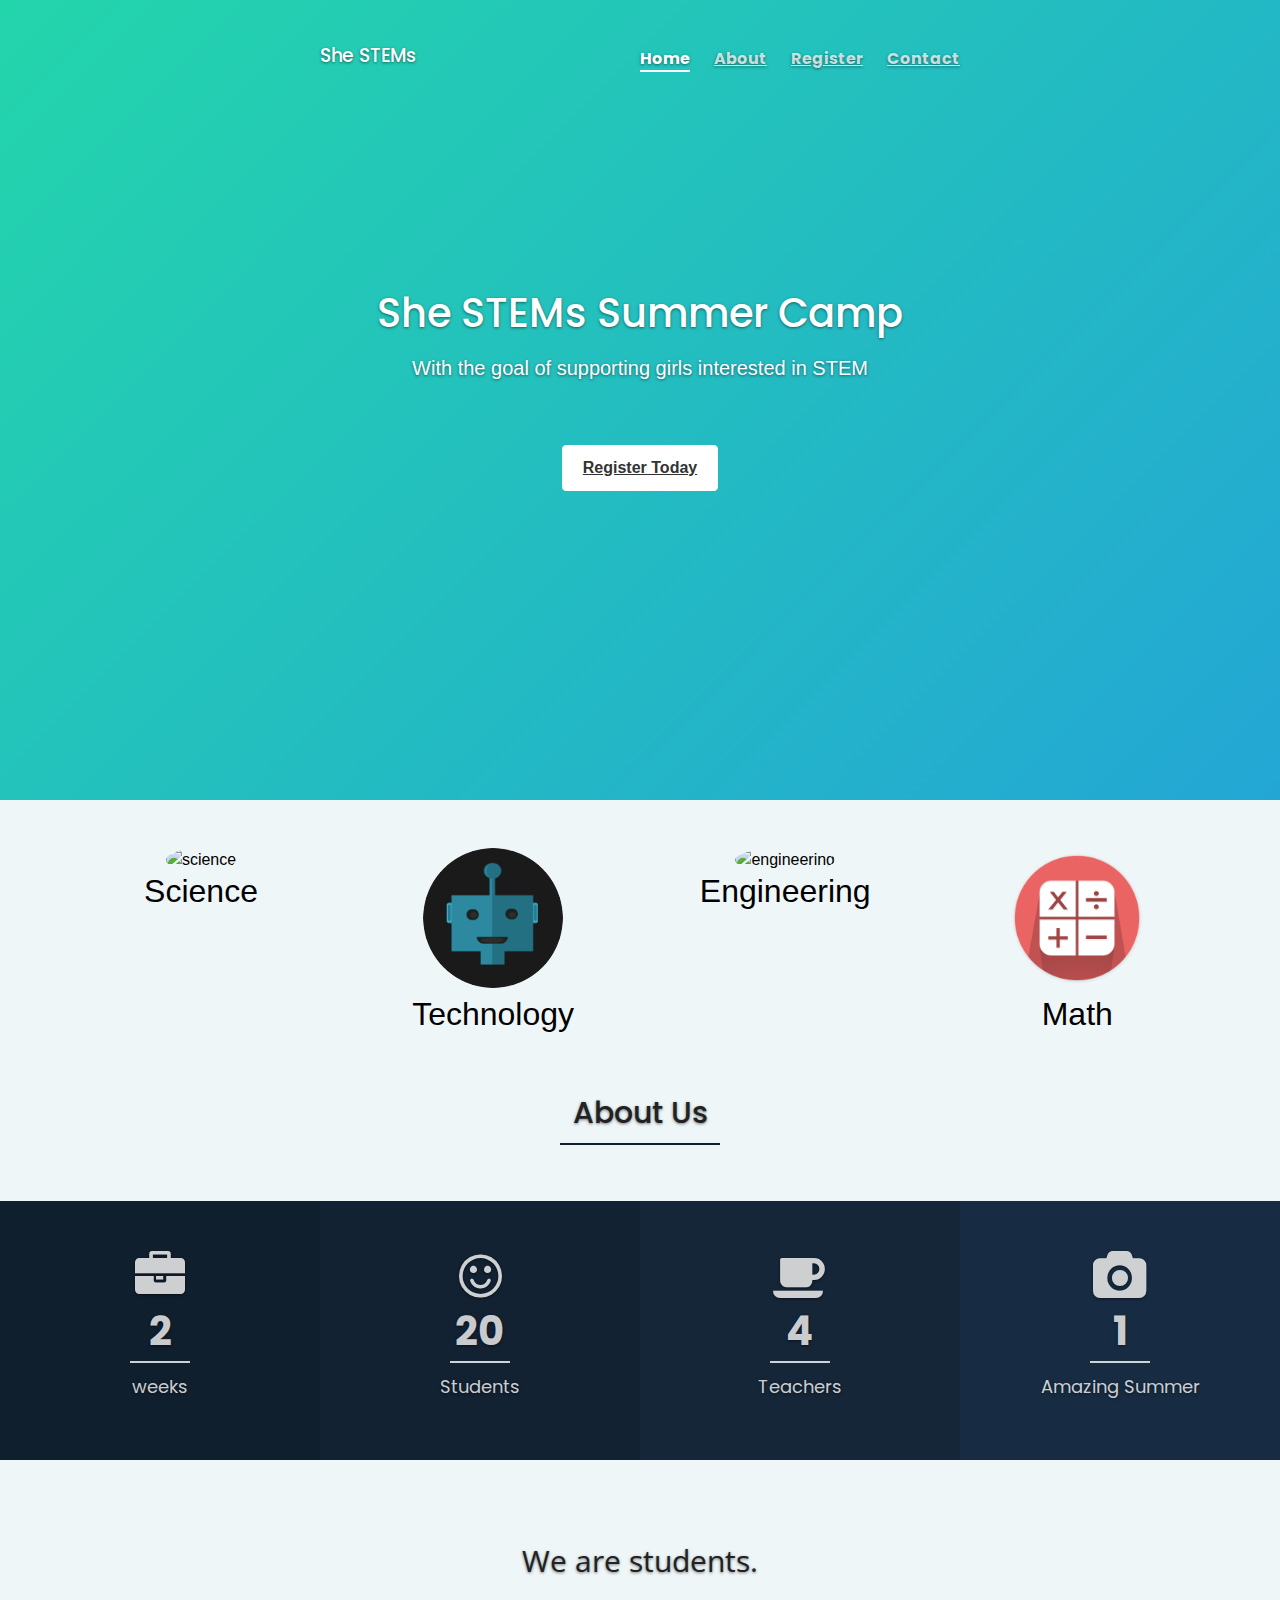
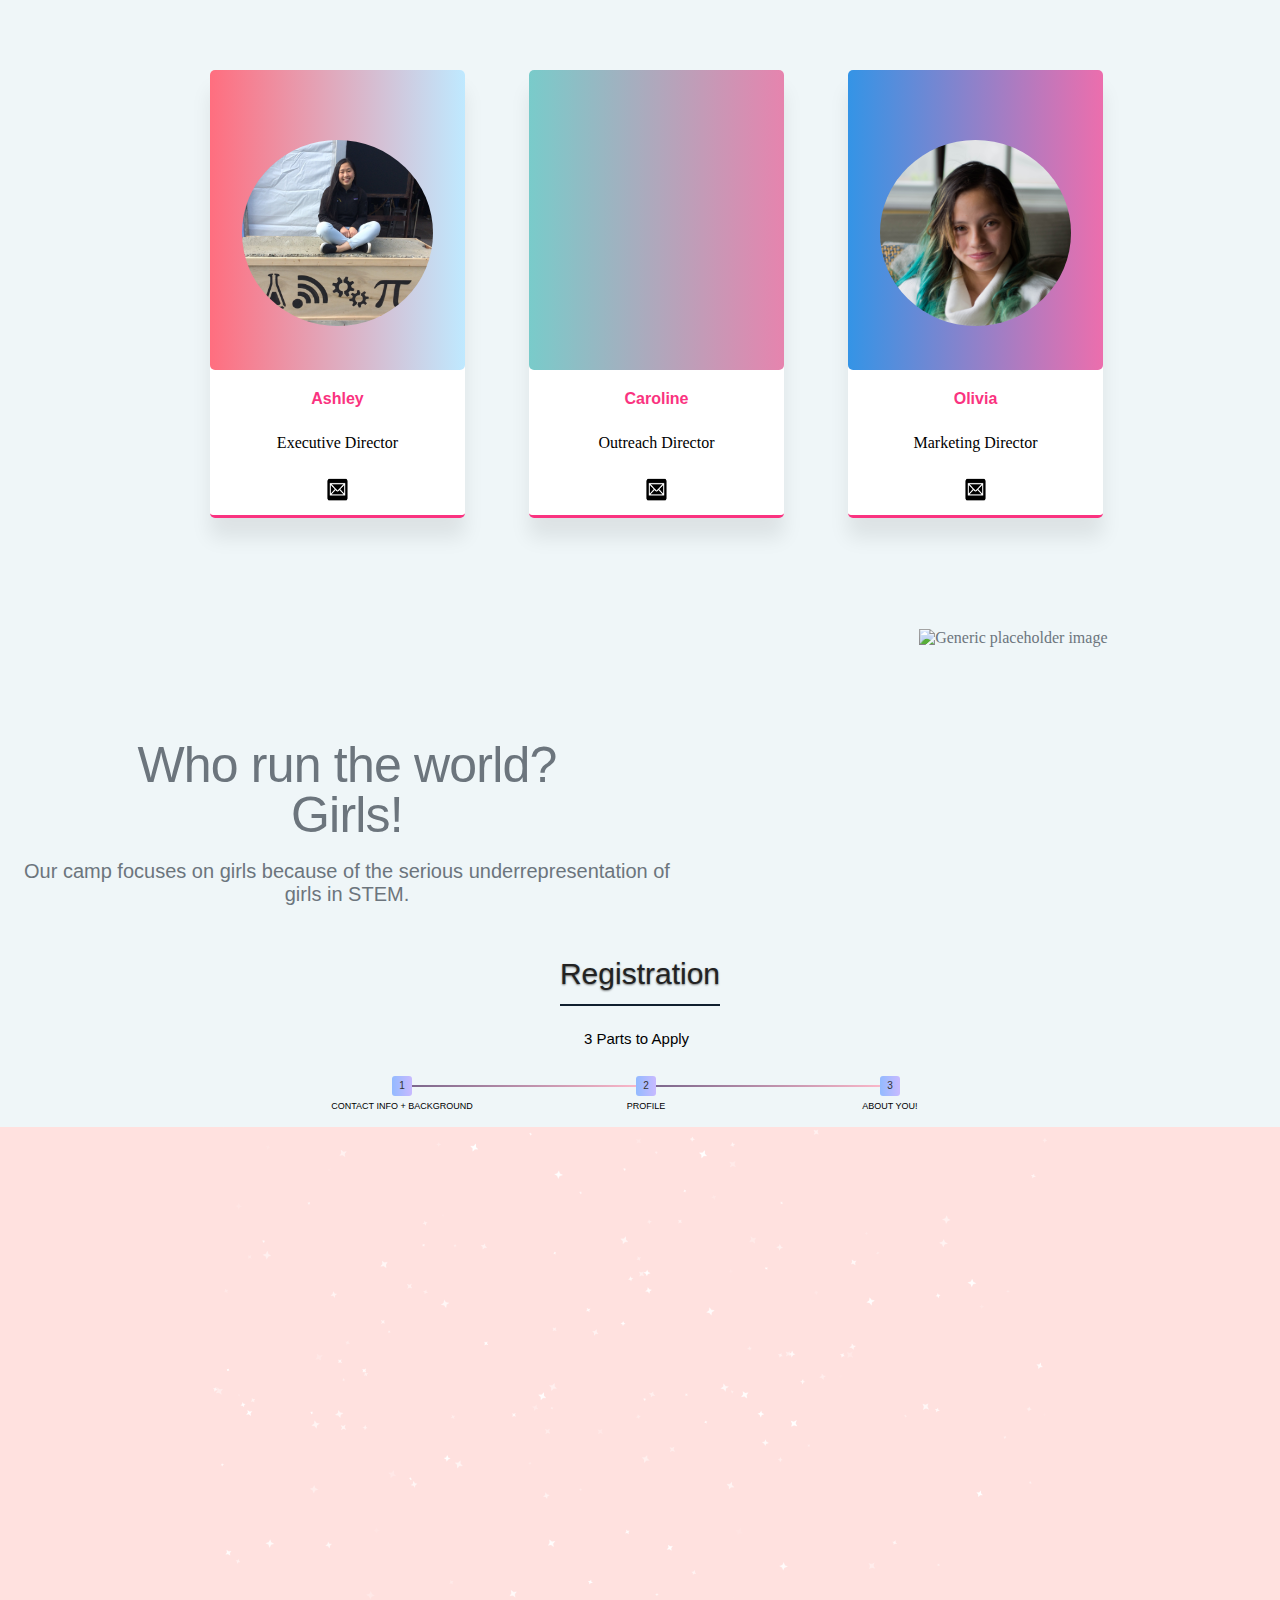
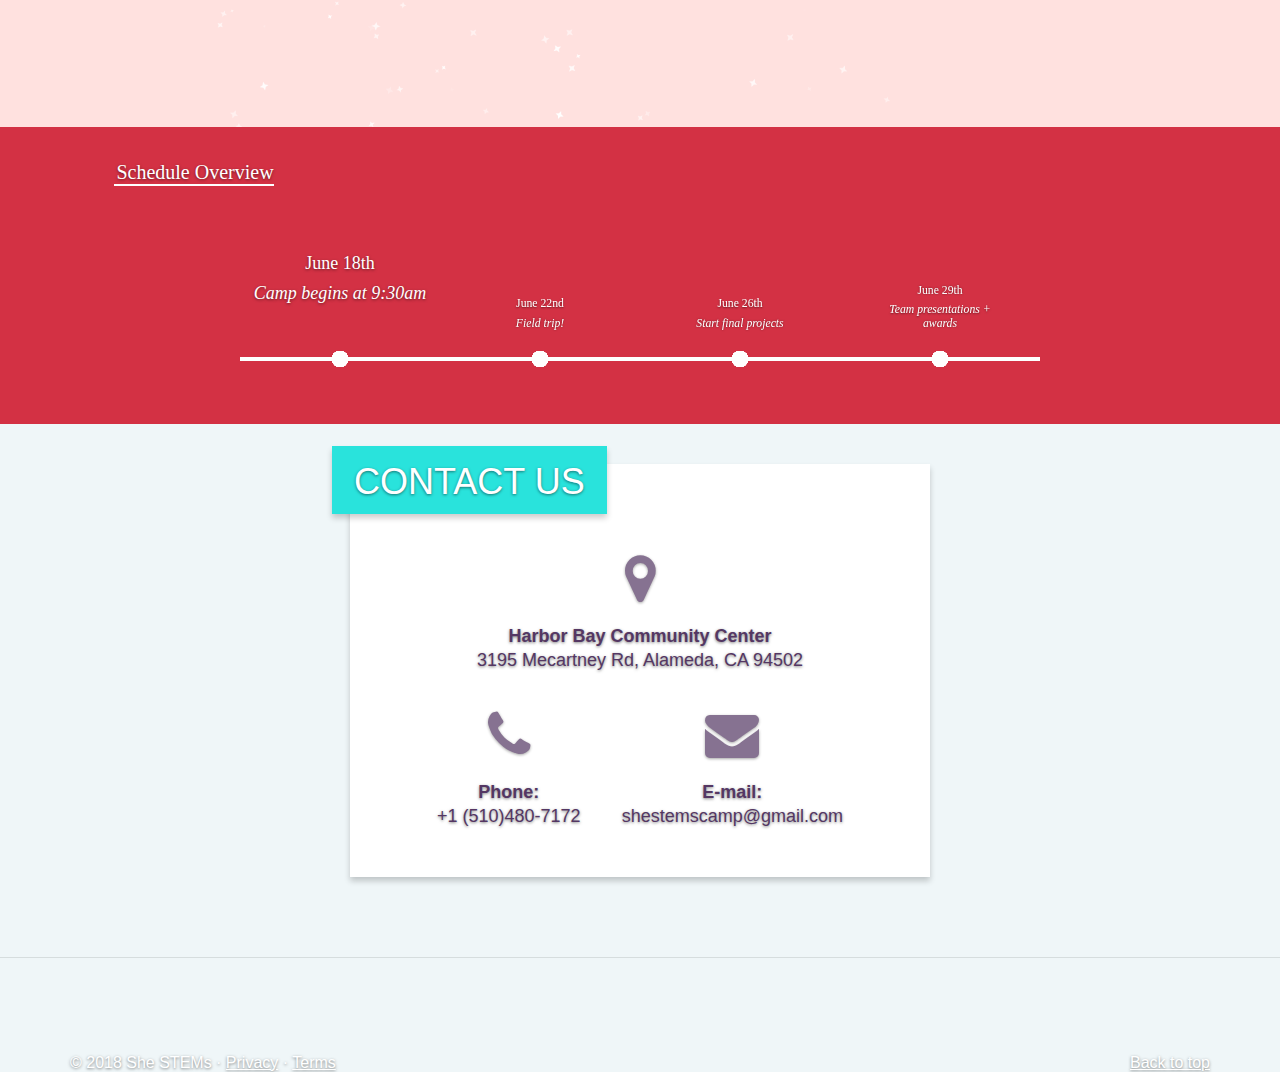
==== index.html @ c163d7c6 "first commit" ====
<!DOCTYPE html>
<html lang="en">
  <head>
    <meta charset="utf-8">
    <meta http-equiv="X-UA-Compatible" content="IE=edge">
    <link rel="icon" href="https://png.pngtree.com/element_origin_min_pic/16/08/28/1857c2ba05c7108.jpg">
    <title>She STEMs Summer Camp</title>
    <!-- <link href="../../../../dist/css/bootstrap.min.css" rel="stylesheet"> -->
    <link href="carousel.css" rel="stylesheet">
    <link href="cover.css" rel="stylesheet">
    <link href='https://fonts.googleapis.com/css?family=Open+Sans:300' rel='stylesheet' type='text/css'>
    <!-- <link rel="stylesheet" href="https://cdnjs.cloudflare.com/ajax/libs/normalize/5.0.0/normalize.min.css"> -->
  </head>

  <body>
    <div id="home">
    <div class="site-wrapper">

      <div class="site-wrapper-inner">

        <div class="cover-container">

          <div class="masthead clearfix">
            <div class="inner">
              <h3 class="masthead-brand">She STEMs</h3>
              <nav>
                <ul class="nav masthead-nav">
                  <li class="active"><a>Home</a></li>
                  <li><a href="#about">About</a></li>
                  <li><a href="#register">Register</a></li>
                  <li><a href="#contact">Contact</a></li>
                </ul>
              </nav>
            </div>
          </div>
          <section>
          <div class="inner cover">
            <h1 class="cover-heading" style="font-size: 40px;">She STEMs Summer Camp</h1>
            <p class="lead">With the goal of supporting girls interested in STEM</p>
            <br>
            <p class="lead">
              <a href="https://bit.ly/shestems" class="btn btn-lg btn-default">Register Today</a>
            </p>
          </div>
          </section>
        </div>

      </div>

    </div>
    </div>
    <div>

     <!--<div style="padding-top: 10px;">-->
     <!--   <div style="float: left; width: 250px; padding-left: 5%;">-->
     <!--     <img class = "rimg" src = "https://www.shareicon.net/download/2016/08/18/815164_science_512x512.png" alt="science">-->
     <!--   </div>-->
     <!--   <div style="float: left; width:250px;padding-left: 3%;">-->
     <!--     <img class = "rimg" src = "robot.png" alt="tech">-->
     <!--   </div>-->
     <!--   <div style="float: left; width:250px;padding-left: 3%;">-->
     <!--     <img class = "rimg" src = "https://cdn4.iconfinder.com/data/icons/basic-ui-elements/700/09_gear_set-512.png" alt="engineering">-->
     <!--   </div>-->
     <!--   <div style="float: left; width:250px; padding-left: 3%;">-->
     <!--     <img class = "rimg" src = "math.png" alt="math">-->
     <!--   </div>-->
     <!-- </div>-->
       <main role="main">
         <div class="container marketing">

        <!-- Three columns of text below the carousel -->
        <div class="row" style="margin-right: -15px; margin-left: -15px; text-shadow: none;">
          <div class="col-lg-4" style="position: relative; min-height: 1px; padding-right: 15px;  padding-left: 15px;">
            <img class="rounded-circle" src="https://www.shareicon.net/download/2016/08/18/815164_science_512x512.png" alt="science" width="140" height="140">
            <h2>Science</h2>
            <!-- <p>Learn Science!</p> -->
            <!-- <p><a class="btn btn-secondary" href="#" role="button">View details &raquo;</a></p> -->
          </div><!-- /.col-lg-4 -->
          <div class="col-lg-4" style="position: relative; min-height: 1px;padding-right: 15px;padding-left: 15px;">
            <img class="rounded-circle" src="robot.png" alt="tech" width="140" height="140">
            <h2>Technology</h2>
            <!-- <p>Learn Tech</p> -->
            <!-- <p><a class="btn btn-secondary" href="#" role="button">View details &raquo;</a></p> -->
          </div><!-- /.col-lg-4 -->
          <div class="col-lg-4" style="position: relative; min-height: 1px;padding-right: 15px;padding-left: 15px;">
            <img class="rounded-circle" src="https://cdn4.iconfinder.com/data/icons/basic-ui-elements/700/09_gear_set-512.png" alt="engineering" width="140" height="140">
            <h2>Engineering</h2>
            <!-- <p>Build cool games, apps, and more!</p> -->
           <!--  <p><a class="btn btn-secondary" href="#" role="button">View details &raquo;</a></p> -->
          </div><!-- /.col-lg-4 -->
          <div class="col-lg-4" style="position: relative; min-height: 1px;padding-right: 15px;padding-left: 15px;">
            <img class="rounded-circle" src="math.png" alt="math" width="140" height="140">
            <h2>Math</h2>
            <!-- <p>Learn math</p> -->
            <!-- <p><a class="btn btn-secondary" href="#" role="button">View details &raquo;</a></p> -->
          </div><!-- /.col-lg-4 -->
        </div><!-- /.row -->

        <!--<hr class="featurette-divider">-->

        <!--<div class="row featurette">-->
        <!--  <div class="col-md-7">-->
        <!--    <h2 class="featurette-heading">First featurette heading. <span class="text-muted">It'll blow your mind.</span></h2>-->
        <!--    <p class="lead">Donec ullamcorper nulla non metus auctor fringilla. Vestibulum id ligula porta felis euismod semper. Praesent commodo cursus magna, vel scelerisque nisl consectetur. Fusce dapibus, tellus ac cursus commodo.</p>-->
        <!--  </div>-->
        <!--  <div class="col-md-5">-->
        <!--    <img class="featurette-image img-fluid mx-auto" data-src="holder.js/500x500/auto" alt="Generic placeholder image">-->
        <!--  </div>-->
        <!--</div>-->

        <!--<hr class="featurette-divider">-->

        <!--<div class="row featurette">-->
        <!--  <div class="col-md-7 order-md-2">-->
        <!--    <h2 class="featurette-heading">Oh yeah, it's that good. <span class="text-muted">See for yourself.</span></h2>-->
        <!--    <p class="lead">Donec ullamcorper nulla non metus auctor fringilla. Vestibulum id ligula porta felis euismod semper. Praesent commodo cursus magna, vel scelerisque nisl consectetur. Fusce dapibus, tellus ac cursus commodo.</p>-->
        <!--  </div>-->
        <!--  <div class="col-md-5 order-md-1">-->
        <!--    <img class="featurette-image img-fluid mx-auto" data-src="holder.js/500x500/auto" alt="Generic placeholder image">-->
        <!--  </div>-->
        <!--</div>-->

        <!--<hr class="featurette-divider">-->

        <!--<div class="row featurette">-->
        <!--  <div class="col-md-7">-->
        <!--    <h2 class="featurette-heading">And lastly, this one. <span class="text-muted">Checkmate.</span></h2>-->
        <!--    <p class="lead">Donec ullamcorper nulla non metus auctor fringilla. Vestibulum id ligula porta felis euismod semper. Praesent commodo cursus magna, vel scelerisque nisl consectetur. Fusce dapibus, tellus ac cursus commodo.</p>-->
        <!--  </div>-->
        <!--  <div class="col-md-5">-->
        <!--    <img class="featurette-image img-fluid mx-auto" data-src="holder.js/500x500/auto" alt="Generic placeholder image">-->
        <!--  </div>-->
        <!--</div>-->

        <!--<hr class="featurette-divider">-->

        <!-- /END THE FEATURETTES -->

      </div><!-- /.container -->
    </main>
    </div>

    <div id="stats">
      <div class="sectiontitle" id="about">
    <h2>About Us</h2>
    <span class="headerLine"></span>
</div>

<div id="projectFacts" class="sectionClass">
    <div class="fullWidth eight columns">
        <div class="projectFactsWrap ">
            <div class="item wow fadeInUpBig animated animated" data-number="12" style="visibility: visible;">
                <i class="fa fa-briefcase"></i>
                <p id="number1" class="number">2</p>
                <span></span>
                <p>weeks</p>
            </div>
            <div class="item wow fadeInUpBig animated animated" data-number="55" style="visibility: visible;">
                <i class="fa fa-smile-o"></i>
                <p id="number2" class="number">20</p>
                <span></span>
                <p>Students</p>
            </div>
            <div class="item wow fadeInUpBig animated animated" data-number="359" style="visibility: visible;">
                <i class="fa fa-coffee"></i>
                <p id="number3" class="number">4</p>
                <span></span>
                <p>Teachers</p>
            </div>
            <div class="item wow fadeInUpBig animated animated" data-number="246" style="visibility: visible;">
                <i class="fa fa-camera"></i>
                <p id="number4" class="number">1</p>
                <span></span>
                <p>Amazing Summer</p>
            </div>
        </div>
    </div>
</div>
    </div>

    <div>
      <div class="wrapper">
        <div class="roles">
          <div class="anim">
              We are students.
          </div>

          <div class="anim">
              We are creators.
      </div>

      <div class = "anim">
              We are aspiring individuals.
      </div>

      <div class="anim">
          We are girls in STEM.
      </div>
  </div>
</div>
  <script src="http://cdnjs.cloudflare.com/ajax/libs/jquery/2.1.3/jquery.min.js"></script>
  <script  src="index.js"></script>

        </div>

  <div id="teamMembers" style="text-shadow: none">
    <!-- <a href= "https://linkedin.com/in/ashley-chu"> -->
    <div class="userBox">
          <div class="img-box-1">
            <div class="team-1"></div>
          </div>
          <div class="text">Ashley</div>
          <p class="pS" style = "color: black;">Executive Director</p>
          <img src = "mail.png" style="width:10%; padding: 10px 0 10px 0;">
        </div>
      <!-- </a> -->
        <div class="userBox">
          <div class="img-box-2">
            <div class="team-2"></div>
          </div>
          <div class="text">Caroline</div>
          <p class="pS" style="color: black;">Outreach Director</p>
          <img src = "mail.png" style="width:10%; padding: 10px 0 10px 0; ">
        </div>
      <div class="userBox">
          <div class="img-box-3">
            <div class="team-3"></div>
          </div>
          <div class="text">Olivia</div>
          <p class="pS" style="color: black;">Marketing Director</p>
          <img src = "mail.png" style="width:10%; padding: 10px 0 10px 0; ">
        </div>
      </div>
      </div>

        <div class="row featurette" style="display: -webkit-box; color: #6c757d!important;">
          <div class="col-md-7 order-md-2">
            <div style = "margin-left: 20px;float: left; padding-left: 4px; padding-right:1px;">
            <h2 class="featurette-heading">Who run the world? <br>Girls!</h2>
            <p class="lead">Our camp focuses on girls because of the serious underrepresentation of <br>girls in STEM.</p>
          </div>
          </div>
          <div class="col-md-5 order-md-1">
            <img class="featurette-image rimg"  src="http://s3.amazonaws.com/www.mathnasium.com/upload/477/images/girls%20in%20stem.jpg" alt="Generic placeholder image">
          </div>
        </div>

        <div id="register">
          <div class="sectiontitle">
              <h2 style="text-shadow: 0 1px 2px rgba(0,0,0,.5);">Registration</h2>
            <span class="headerLine"></span>
          </div>
          <h2 style="text-align: left; color: black; font-size: 15px; margin-top: 20px; margin-left: 584px;">3 Parts to Apply</h2>
            <form id="msform">
              <ul id="progressbar" style="margin-right: 28px;">
                <li>Contact Info + Background </li>
                <li>Profile</li>
                <li>about you!</li>
              </ul>
            </form>
        </div>

        <div style="position: relative">
        <div style="margin-top: 50px; background-color: #FFE1DF; width: 100%; height: 600px;  margin: 0; padding: 0;overflow: hidden;">
          <canvas id="space" style="height: 600px; z-index:-1;"></canvas>
        <iframe src="https://docs.google.com/forms/d/e/1FAIpQLSfUgfohbt517gbbPjb9Iw1f2Nt0qRe77aevJCnt5Y7Uaxc-hQ/viewform?embedded=true" width="700" height="520" frameborder="0" marginheight="0" marginwidth="0" style="margin-top:30px; position: absolute; right:23%;">Loading...</iframe>
      </div>
        <script src="particle.js"></script>
      </div>

        <div id="tim">
          <div class="sectiontitle" style="text-align:left">
              <h2 style="color: white; font-size: 20px; padding-right: 900px; text-align: center">Schedule Overview</h2>
            <span class="headerLine" style="background: white; position:absolute; margin-left:114px; text-align: left;"></span>
          </div>
        <div class="process">
          <ol class="process-items">
            <li class="active">June 18th
              <em>Camp begins at 9:30am</em>
            </li>
            <li>June 22nd
              <em>Field trip!</em>
            </li>
            <li>June 26th
               <em>Start final projects</em>
             </li>
             <li>June 29th
                <em>Team presentations + awards</em>
             </li>
            </ol>
          <canvas id="timel" width="800" height="55"></canvas>
        </div>
      <script  src="timeline.js"></script>

    </div>
<div style="margin:0 auto;" id="zbwid-840798ed"></div>

<script>
  (function (w,i,d,g,e,t,s) {w[d] = w[d]||[];t= i.createElement(g);
    t.async=1;t.src=e;s=i.getElementsByTagName(g)[0];s.parentNode.insertBefore(t, s);
  })(window, document, '_gscq','script','//widgets.getsitecontrol.com/139170/script.js');
</script>

<div id="contact">
<div class="map__inner contain">
<section class="card card--contact">
  <h1 class="card__heading">Contact Us</h1>
  <div class="contact__content">
    <div class="cont">
  <ul class="conta" style="padding-top: 40px; color: #543763">
    <li style="text-align: left;">
      <p><i class="fa fa-map-marker fa-3x"></i></p>
      <p><strong>Harbor Bay Community Center</strong></br>3195 Mecartney Rd, Alameda, CA 94502</p>
    </li>
    <li style="text-align: left;">
      <p><i class="fa fa-phone fa-3x"></i></p>
      <p><strong>Phone:</strong></br>+1 (510)480-7172</p>
    </li>
    <li style="text-align: left;">
      <p><i class="fa fa-envelope fa-3x"></i></p>
      <p><strong>E-mail:</strong></br>shestemscamp@gmail.com</p>
    </li>
  </ul>
</div>
  </div>
</section>
</div>
</div>

      <hr class="featurette-divider">

      <!-- FOOTER -->
      <footer class="container">
        <p class="float-right" style="font-family: helvetica;"><a href="#">Back to top</a></p>
        <p style="float: left; color: white;font-family: helvetica;">&copy; 2018 She STEMs &middot; <a href="#">Privacy</a> &middot; <a href="#">Terms</a></p>
      </footer>
  </body>
</html>
---- carousel.css ----
@import url("https://maxcdn.bootstrapcdn.com/font-awesome/4.2.0/css/font-awesome.min.css");
.featurette-divider {
  margin: 5rem 0; /* Space out the Bootstrap <hr> more */
}

/* Thin out the marketing headings */
.featurette-heading {
  font-weight: 300;
  line-height: 1;
  letter-spacing: -.05rem;
  font-family: -apple-system,BlinkMacSystemFont,"Segoe UI",Roboto,"Helvetica Neue",Arial,sans-serif,"Apple Color Emoji","Segoe UI Emoji","Segoe UI Symbol";
}

.text{
    padding: 20px 0 10px 0;
    width: auto;
    height: auto;
    color: #fa3380;
    font-family: 'Nunito', sans-serif;
    font-weight: bold;
    text-align: center;
    -webkit-animation: colorchange 20s infinite alternate;
}

.pS {
    display: block;
    -webkit-margin-before: 1em;
    -webkit-margin-after: 1em;
    -webkit-margin-start: 0px;
    -webkit-margin-end: 0px;
}


hr {
    display: block;
    unicode-bidi: isolate;
    -webkit-margin-before: 0.5em;
    -webkit-margin-after: 0.5em;
    -webkit-margin-start: auto;
    -webkit-margin-end: auto;
    box-sizing: content-box;
    height: 0;
    overflow: visible;
    border: 0;
    border-top: 1px solid rgba(0,0,0,.1);
}

.container {
    width: 100%;
    padding-right: 15px;
    padding-left: 15px;
    margin-right: auto;
    margin-left: auto;
    color: black;
}

@media (min-width: 1200px){
.container {
    max-width: 1140px;
}
}

.row{
    flex-wrap: wrap;
    display: flex;
}

@media (min-width: 768px){
.col-md-7 {
    -webkit-box-flex: 0;
    flex: 0 0 58.333333%;
    max-width: 58.333333%;
}
}

.marketing h2 {
    font-weight: 400;
}


.marketing .col-lg-4 {
    margin-bottom: 1.5rem;
    text-align: center;
}
@media (min-width: 992px){
.col-lg-4 {
    max-width: 22.4%;
}
}

main{
    padding-top: 3rem;
    line-height: 1.5;
    box-sizing: border-box;
    display: block;
    font-family: -apple-system, BlinkMacSystemFont, "Segoe UI", Roboto, "Helvetica Neue", Arial, sans-serif, "Apple Color Emoji", "Segoe UI Emoji", "Segoe UI Symbol";
    font-size: 1rem;
    font-weight: 400;
    line-height: 1.5;
}

.col, .col-1, .col-10, .col-11, .col-12, .col-2, .col-3, .col-4, .col-5, .col-6, .col-7, .col-8, .col-9, .col-auto, .col-lg, .col-lg-1, .col-lg-10, .col-lg-11, .col-lg-12, .col-lg-2, .col-lg-3, .col-lg-4, .col-lg-5, .col-lg-6, .col-lg-7, .col-lg-8, .col-lg-9, .col-lg-auto, .col-md, .col-md-1, .col-md-10, .col-md-11, .col-md-12, .col-md-2, .col-md-3, .col-md-4, .col-md-5, .col-md-6, .col-md-7, .col-md-8, .col-md-9, .col-md-auto, .col-sm, .col-sm-1, .col-sm-10, .col-sm-11, .col-sm-12, .col-sm-2, .col-sm-3, .col-sm-4, .col-sm-5, .col-sm-6, .col-sm-7, .col-sm-8, .col-sm-9, .col-sm-auto, .col-xl, .col-xl-1, .col-xl-10, .col-xl-11, .col-xl-12, .col-xl-2, .col-xl-3, .col-xl-4, .col-xl-5, .col-xl-6, .col-xl-7, .col-xl-8, .col-xl-9, .col-xl-auto {
    width: 100%;
}

@media (min-width: 768px){
.col-md-5 {
    -webkit-box-flex: 0;
    flex: 0 0 41.666667%;
    max-width: 41.666667%;
}
}

.rounded-circle {
    border-radius: 50%!important;
}

.rimg {
    vertical-align: middle;
    border-style: none;
    width: 500px;
    height: auto;
        max-width: 100%;
        margin-left: auto !important;
        margin-right: auto !important;
}

.marketing .col-lg-4 p {
    margin-right: .75rem;
    margin-left: .75rem;
}

p {
    margin-top: 0;
    margin-bottom: 1rem;
    display: block;
    -webkit-margin-before: 1em;
    -webkit-margin-after: 1em;
    -webkit-margin-start: 0px;
    -webkit-margin-end: 0px;
}

h2 {
    font-size: 2rem;
}

.h1, .h2, .h3, .h4, .h5, .h6, h1, h2, h3, h4, h5, h6 {
    margin-bottom: .5rem;
    font-weight: 500;
    line-height: 1.2;
    color: inherit;
    margin-top: 0;
    margin-bottom: .5rem;
}

.btn:not(:disabled):not(.disabled) {
    cursor: pointer;
}

.btn-secondary {
    color: #fff;
    background-color: #6c757d;
    border-color: #6c757d;
}

.btn {
    display: inline-block;
    font-weight: 400;
    text-align: center;
    white-space: nowrap;
    vertical-align: middle;
    -webkit-user-select: none;
    -moz-user-select: none;
    -ms-user-select: none;
    user-select: none;
    border: 1px solid transparent;
    padding: .375rem .75rem;
    font-size: 1rem;
    line-height: 1.5;
    border-radius: .25rem;
    transition: color .15s ease-in-out,background-color .15s ease-in-out,border-color .15s ease-in-out,box-shadow .15s ease-in-out;
}

.float-right {
    float: right!important;
}

.lead{
    font-size: 1.25rem;
    font-weight: 300;
   font-family: -apple-system,BlinkMacSystemFont,"Segoe UI",Roboto,"Helvetica Neue",Arial,sans-serif,"Apple Color Emoji","Segoe UI Emoji","Segoe UI Symbol";
}

.featurette{
    text-shadow: none;
}

@media (min-width: 62em){
.featurette-heading {
    margin-top: 7rem;
}
}

@media (min-width: 40em){
.featurette-heading {
    font-size: 50px;
}
}

/*custom font*/
@import url(https://fonts.googleapis.com/css?family=Montserrat);

#register {
	margin: 0;
  padding: 0;
/* 	background:
		linear-gradient(rgba(196, 102, 0, 0.6), rgba(155, 89, 182, 0.6)); */
  font-family: montserrat, arial, verdana;
  text-shadow:none;
}

/*form styles*/
#msform {
	width: 800px;
	margin: 28px auto 10px auto;
	text-align: center;
	position: relative;
}

#progressbar {
	/*margin-bottom: 0px;*/
	overflow: hidden;
	/*CSS counters to number the steps*/
	counter-reset: step;
}
#progressbar li {
	list-style-type: none;
	color: black;
	text-transform: uppercase;
	font-size: 9px;
	width: 33.33%;
	float: left;
	position: relative;
}
#progressbar li:before {
	content: counter(step);
	counter-increment: step;
	width: 20px;
	line-height: 20px;
	display: block;
	font-size: 10px;
	color: #333;
	background: linear-gradient(to right, #93BAFF, #C8BAFF);
	border-radius: 3px;
	margin: 0 auto 5px auto;
}
/*progressbar connectors*/
#progressbar li:after {
	content: '';
	width: 100%;
	height: 2px;
	background: linear-gradient(to right, #77648A, #FFBACB);
	position: absolute;
	left: -50%;
	top: 9px;
	z-index: -1; /*put it behind the numbers*/
}
#progressbar li:first-child:after {
	/*connector not needed before the first step*/
	content: none;
}

#tim {
  background: #d33144;
  padding-top: 3px;
  padding-bottom: 3px;
}

.process {
  width: 800px;
  margin: 3em auto;
  cursor: default;
}

.process-items {
  display: table;
  margin: 0 0 10px;
  padding: 0;
  list-style-type: none;
  color: #fff;
  font-size: 18px;
  text-align: center;
}
.process-items li {
  display: table-cell;
  width: 25%;
  vertical-align: bottom;
  padding: 0 .5em;
  -webkit-transform: scale(0.65) translateY(40px);
          transform: scale(0.65) translateY(40px);
  -webkit-transform-origin: bottom center;
          transform-origin: bottom center;
  transition: -webkit-transform .5s;
  transition: transform .5s;
  transition: transform .5s, -webkit-transform .5s;
}
.process-items li.active {
  -webkit-transform: scale(1) translateY(0);
          transform: scale(1) translateY(0);
}
.process-items em {
  display: block;
  margin-top: .5em;
}

.card, .card__heading {
  box-shadow: 0 4px 6px rgba(0, 0, 0, 0.2);
}

.card:after {
  content: '';
  display: table;
  clear: both;
}

#contact {
  background: #eff6f8;
  font-family: Roboto, Helvetica, sans-serif;
  font-weight: 400;
  font-size: 18px;
}

.contain {
  width: 580px;
  margin: 40px auto;
}

.card {
  display: block;
  width: 100%;
  position: relative;
  background: white;
  z-index: 0;
}
.card__heading {
  display: inline-block;
  position: absolute;
  top: -0.5em;
  left: -0.5em;
  padding: 14px 22px 11px;
  text-transform: uppercase;
  font-size: 2em;
  font-weight: 500;
  color: white;
  background: #29e3dc;
}

.contact__map {
  display: block;
  height: 100%;
  width: 100%;
  position: absolute;
  z-index: -1;
}
.contact__map:before, .contact__map:after {
  content: '';
  display: block;
  width: 100%;
  height: 100%;
  position: absolute;
  top: 0;
  left: 0;
}
.contact__map:after {
  background: radial-gradient(ellipse 80px 80px at 184px 155px, rgba(255, 255, 255, 0.2) 99%, white 250%);
  mix-blend-mode: saturation;
}
.contact__map:before {
  background: radial-gradient(ellipse 80px 80px at 184px 155px, rgba(255, 255, 255, 0.2) 99%, rgba(255, 255, 255, 0.8) 100%);
  mix-blend-mode: screen;
  z-index: 1;
}
.contact__map .map__inner {
  width: 100%;
  height: 100%;
}
.contact__map .map__inner .leaflet-control-attribution {
  opacity: 0.4;
}
.contact__map .map__inner .leaflet-control-attribution:hover {
  opacity: 0.6;
}
.contact__map .map__circle {
  display: block;
  box-sizing: border-box;
  width: 160px;
  height: 160px;
  position: absolute;
  left: 104px;
  top: 75px;
  border: 6px solid #29e3dc;
  border-radius: 50%;
  box-shadow: 0 4px 10px rgba(0, 0, 0, 0.1), 0 4px 16px rgba(0, 0, 0, 0.1) inset;
  z-index: 1;
}
.contact__content {
  float: right;
  padding: 30px 50px;
  line-height: 1.35;
}

dt {
  margin-top: 1.35em;
}
dt:first-child {
  margin-top: 0;
}

dt {
  color: #818181;
}

dd {
  color: #19c0ba;
}

.conta .fa:before {
  display: inline-block;
  opacity: 0.7;
}

.conta li {
  display: inline-block;
  list-style-type: none;
  margin: 0 1em;
  text-align: center;
}

.conta p {
  text-align: center;
}

.conta {
  display: inline-block;
  margin: 0 auto;
  padding-left: 0;
}

.cont {
  text-align: center;
}
---- cover.css ----
/*
 * Globals
 */
 /* Links */
@import url('https://fonts.googleapis.com/css?family=PT+Sans+Narrow');
@import url('https://fonts.googleapis.com/css?family=Poppins');
html, body{
  height: 100%;
  width: 100%;
  margin: 0 !important;
  background: #eff6f8;
}


a,
a:focus,
a:hover {
  color: #fff;
}

/* Custom default button */
.btn-default,
.btn-default:hover,
.btn-default:focus {
  color: #333;
  text-shadow: none; /* Prevent inheritance from `body` */
  background-color: #fff;
  border: 1px solid #fff;
}


/*
 * Base structure
 */
#home {
  /*height: 100%;*/
  background: linear-gradient(-45deg, #90E8DD, #EE7752, #E73C7E, #23A6D5, #23D5AB);
	background-size: 400% 400%;
	-webkit-animation: Gradient 15s ease infinite;
	-moz-animation: Gradient 15s ease infinite;
	animation: Gradient 15s ease infinite;
	font-family: 'Poppins', sans-serif;
}


@-webkit-keyframes Gradient {
	0% {
		background-position: 0% 50%
	}
	50% {
		background-position: 100% 50%
	}
	100% {
		background-position: 0% 50%
	}
}

@-moz-keyframes Gradient {
	0% {
		background-position: 0% 50%
	}
	50% {
		background-position: 100% 50%
	}
	100% {
		background-position: 0% 50%
	}
}

@keyframes Gradient {
	0% {
		background-position: 0% 50%
	}
	50% {
		background-position: 100% 50%
	}
	100% {
		background-position: 0% 50%
	}
}

#About{
  background: white;
  padding-top: 3rem;
  box-sizing: border-box;
  font-family: -apple-system,BlinkMacSystemFont,"Segoe UI",Roboto,"Helvetica Neue",Arial,sans-serif,"Apple Color Emoji","Segoe UI Emoji","Segoe UI Symbol";
}
body {
  color: #fff;
  text-align: center;
  text-shadow: 0 1px 3px rgba(0,0,0,.5);
}

/* Extra markup and styles for table-esque vertical and horizontal centering */
.site-wrapper {
  display: table;
  width: 100%;
  min-height: 800px;
  /*-webkit-box-shadow: inset 0 0 100px rgba(0,0,0,.5);*/
  /*        box-shadow: inset 0 0 100px rgba(0,0,0,.5);*/
}
.site-wrapper-inner {
  display: table-cell;
  vertical-align: top;
}
.cover-container {
  margin-right: auto;
  margin-left: auto;
}

/* Padding for spacing */
.inner {
  padding: 30px;
}


/*
 * Header
 */
.masthead-brand {
  margin-top: 15px;
  margin-bottom: 10px;
}

.masthead-nav > li {
  display: inline-block;
}
.masthead-nav > li + li {
  margin-left: 20px;
}
.masthead-nav > li > a {
  padding-right: 0;
  padding-left: 0;
  font-size: 16px;
  font-weight: bold;
  color: #fff; /* IE8 proofing */
  color: rgba(255,255,255,.75);
  border-bottom: 2px solid transparent;
}
.masthead-nav > li > a:hover,
.masthead-nav > li > a:focus {
  background-color: transparent;
  border-bottom-color: #a9a9a9;
  border-bottom-color: rgba(255,255,255,.25);
}
.masthead-nav > .active > a,
.masthead-nav > .active > a:hover,
.masthead-nav > .active > a:focus {
  color: #fff;
  border-bottom-color: #fff;
}

@media (min-width: 800px) {
  .masthead-brand {
    float: left;
  }
  .masthead-nav {
    float: right;
  }
}


/*
 * Cover
 */

.cover {
  padding: 0 20px;
}
.cover .btn-lg {
  padding: 10px 20px;
  font-weight: bold;
}

@media (min-width: 768px) {
  /* Pull out the header and footer */
  .masthead {
    position: absolute;
    top: 0;
  }
  .mastfoot {
    position: absolute;
    bottom: 0;
  }
  /* Start the vertical centering */
  .site-wrapper-inner {
    vertical-align: middle;
  }
  /* Handle the widths */
  .masthead,
  .mastfoot,
  .cover-container {
    width: 100%; /* Must be percentage or pixels for horizontal alignment */
  }
}

@media (min-width: 992px) {
  .masthead,
  .mastfoot,
  .cover-container {
    width: 700px;
  }
}


#stats{
  font-family: 'Poppins', sans-serif;
  font-size: 13px;
  color: #666;
  position: relative;
  -webkit-font-smoothing: antialiased;
  margin: 0;
  -webkit-box-sizing: border-box;
  -moz-box-sizing: border-box;
  box-sizing: border-box;
}


.sectionClass {
  padding: 20px 0px 50px 0px;
  position: relative;
  display: block;
}

.fullWidth {
  width: 100% !important;
  display: table;
  float: none;
  padding: 0;
  min-height: 1px;
  height: 100%;
  position: relative;
}


.sectiontitle {
  background-position: center;
  margin: 30px 0 0px;
  text-align: center;
  min-height: 20px;
}

.sectiontitle h2 {
  font-size: 30px;
  color: #222;
  margin-bottom: 0px;
  padding-right: 10px;
  padding-left: 10px;
}


.headerLine {
  width: 160px;
  height: 2px;
  display: inline-block;
  background: #101F2E;
}


.projectFactsWrap{
    display: flex;
  margin-top: 30px;
  flex-direction: row;
  flex-wrap: wrap;
}


#projectFacts .fullWidth{
  padding: 0;
}

.projectFactsWrap .item{
  width: 25%;
  height: 100%;
  padding: 50px 0px;
  text-align: center;
}

.projectFactsWrap .item:nth-child(1){
  background: rgb(16, 31, 46);
}

.projectFactsWrap .item:nth-child(2){
  background: rgb(18, 34, 51);
}

.projectFactsWrap .item:nth-child(3){
  background: rgb(21, 38, 56);
}

.projectFactsWrap .item:nth-child(4){
  background: rgb(23, 44, 66);
}

.projectFactsWrap .item p.number{
  font-size: 40px;
  padding: 0;
  font-weight: bold;
}

.projectFactsWrap .item p{
  color: rgba(255, 255, 255, 0.8);
  font-size: 18px;
  margin: 0;
  padding: 10px;
}


.projectFactsWrap .item span{
  width: 60px;
  background: rgba(255, 255, 255, 0.8);
  height: 2px;
  display: block;
  margin: 0 auto;
}


.projectFactsWrap .item i{
  vertical-align: middle;
  font-size: 50px;
  color: rgba(255, 255, 255, 0.8);
}


.projectFactsWrap .item:hover i, .projectFactsWrap .item:hover p{
  color: white;
}

.projectFactsWrap .item:hover span{
  background: white;
}

@media (max-width: 786px){
  .projectFactsWrap .item {
     flex: 0 0 50%;
  }
}


.wrapper {
  padding-top: 30px;
  padding-right: 100px;
  padding-left: 100px;
  padding-bottom: 100px;
  width: 500px;
  display: block;
  text-align: center;
  margin: 0 auto;
  font-family: 'Open Sans', sans-serif;
  color: #222;
}

.roles {
    font-size: 30px;
    height: 50px;
    vertical-align: middle;
    overflow: hidden;
}

.anim {
    height: 50px;
    transition: margin-top 1s ease-in-out;
}

#teamMembers{
    margin: 0 auto;
    max-width: 850px;
    margin-top: -30px;
    margin-bottom: 100px;
    margin-left: 180px;
    height: auto;
    white-space:nowrap;
    text-align:center;
}

.userBox:focus,
.userBox:hover {
    box-shadow: 0 20px 40px rgba(0, 0, 0, 0.16);
    -webkit-transform: translate(0, -10px);
    transform: translate(0, -10px);
}

.userBox{
    background-color: #fff;
    width: 30%;
    display:inline-block;
    margin:10px 30px;
    border-radius: 5px;
    box-shadow: 0 20px 20px rgba(0, 0, 0, 0.08);
    -webkit-transition: all 250ms cubic-bezier(0.02, 0.01, 0.47, 1);
    transition: all 250ms cubic-bezier(0.02, 0.01, 0.47, 1);
    border-bottom: 3px solid #fa3380;
}


.team-1{
  position: relative;
  margin: 0 auto;
  top: 70px;
  background-image: url("IMG_0560.JPG");
  background-size: cover;
  background-position: center;
  background-repeat: no-repeat;
  width: 75%;
  height: 62%;
  border-radius: 100%;
}

.team-2 {
  position: relative;
  margin: 0 auto;
  top: 70px;
  background-image: url("https://scontent-sjc3-1.cdninstagram.com/vp/a42240e7f762dcfbd43f6a41568c7b40/5BA600C5/t51.2885-15/e35/31686885_168576310648774_3091467045334679552_n.jpg");
  background-size: cover;
  background-position: center;
  background-repeat: no-repeat;
  width: 75%;
  height: 62%;
  border-radius: 100%;
}


.team-3{
  position: relative;
  margin: 0 auto;
  top: 70px;
  background-image: url(liv.JPG);
  background-size: cover;
  background-position: center;
  background-repeat: no-repeat;
  width: 75%;
  height: 62%;
  border-radius: 100%;
}

.img-box-1{
  height: 300px;
  background: #cb356b;  fallback for old browsers
  background: -webkit-linear-gradient(to right, #ff6e7f, #bfe9ff); /* Chrome 10-25, Safari 5.1-6 */
  background: linear-gradient(to right, #ff6e7f, #bfe9ff); /* W3C, IE 10+/ Edge, Firefox 16+, Chrome 26+, Opera 12+, Safari 7+ */
  border-radius: 5px;
}

.img-box-2{
  height: 300px;
   background: #ff00cc; /* fallback for old browsers */
  background: -webkit-linear-gradient(to right, #79cbca, #e684ae); /* Chrome 10-25, Safari 5.1-6 */
  background: linear-gradient(to right, #79cbca, #e684ae); /* W3C, IE 10+/ Edge, Firefox 16+, Chrome 26+, Opera 12+, Safari 7+ */
  border-radius: 5px;
}

.img-box-3{
  height: 300px;
  background: #3494e6;
  background: -webkit-linear-gradient(to right, #3494e6, #ec6ead);
  background: linear-gradient(to right, #3494e6, #ec6ead);
  border-radius: 5px;
}
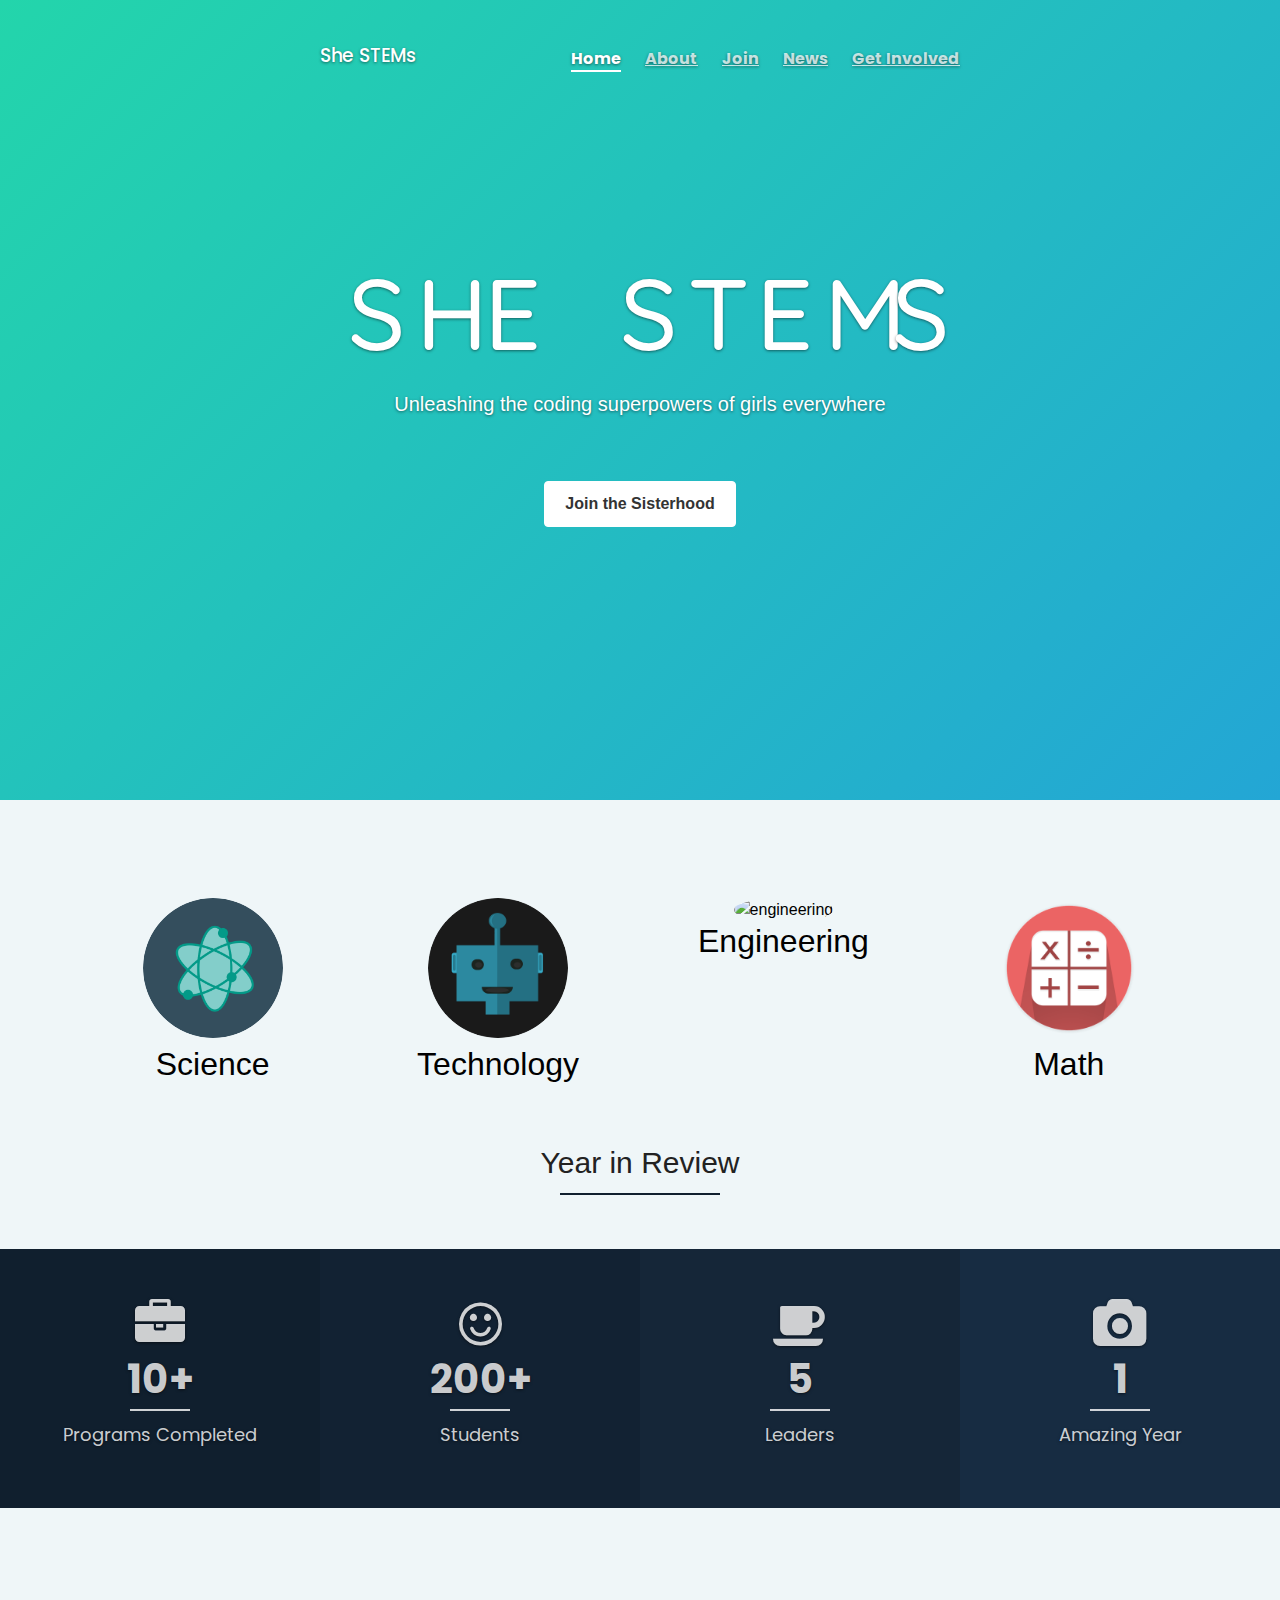
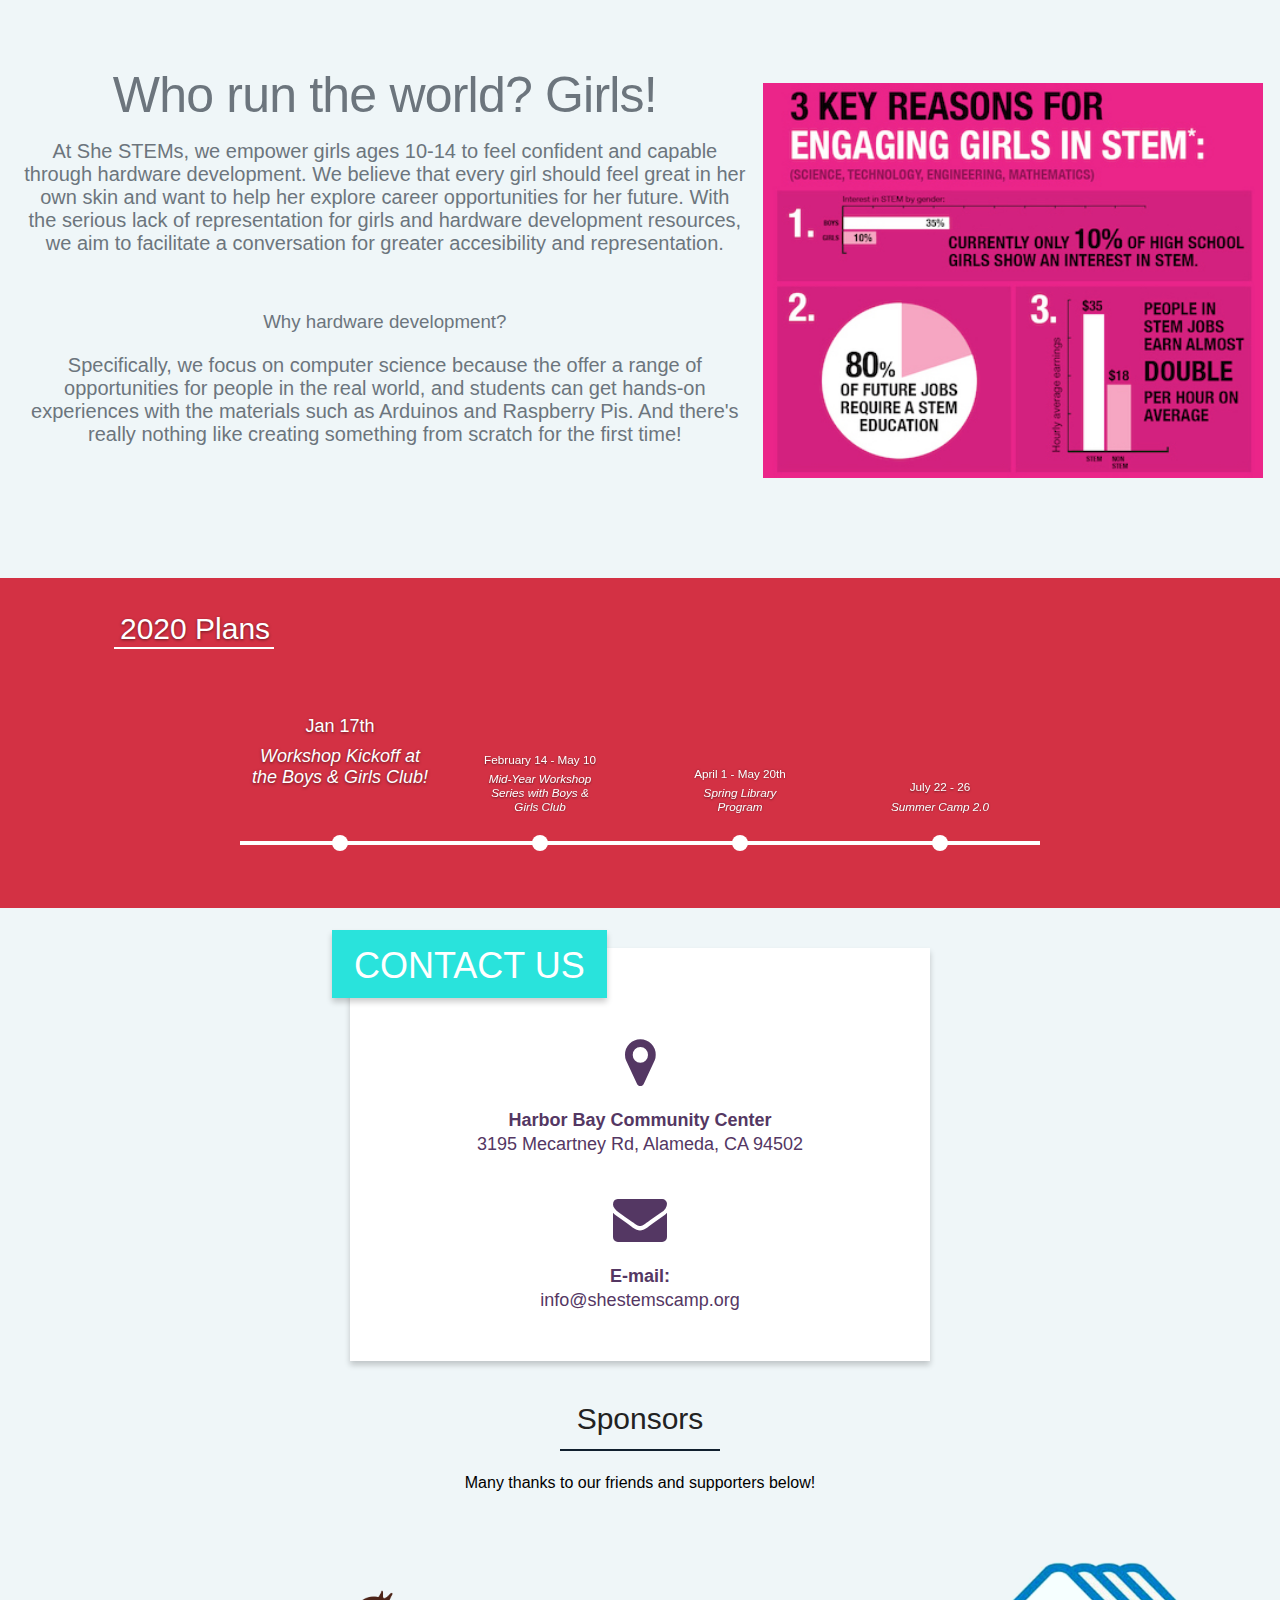
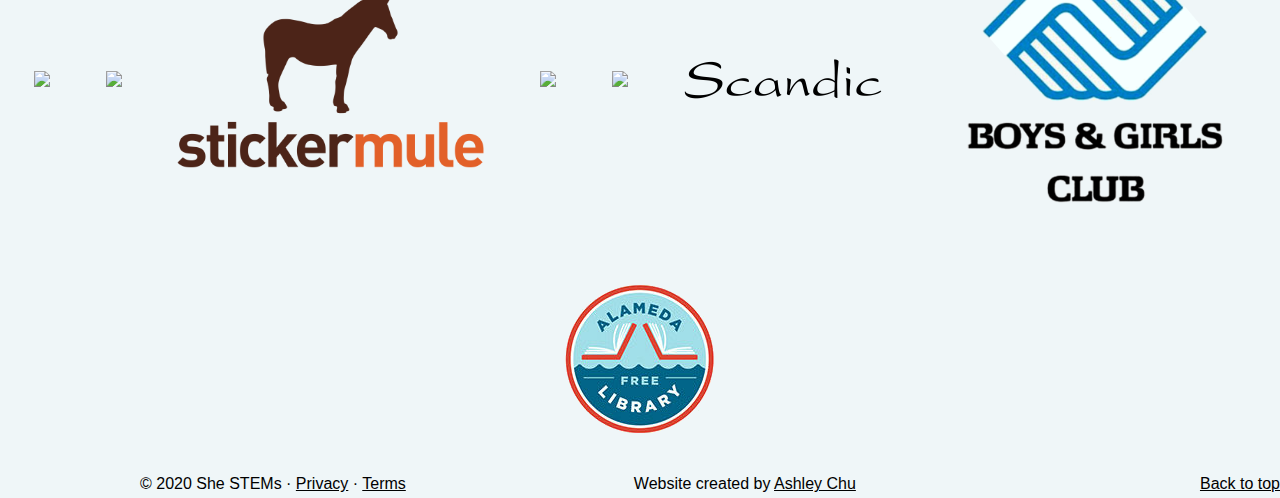
==== commit 4bf317ae: "updated website" ====
--- a/index.html
+++ b/index.html
@@ -3,16 +3,36 @@
   <head>
     <meta charset="utf-8">
     <meta http-equiv="X-UA-Compatible" content="IE=edge">
-    <link rel="icon" href="https://png.pngtree.com/element_origin_min_pic/16/08/28/1857c2ba05c7108.jpg">
-    <title>She STEMs Summer Camp</title>
-    <!-- <link href="../../../../dist/css/bootstrap.min.css" rel="stylesheet"> -->
+    <link rel="icon" href="img/bulb.png">
+    <title>She STEMs</title>
+    <script src="//ajax.googleapis.com/ajax/libs/jquery/2.1.1/jquery.min.js"></script>
     <link href="carousel.css" rel="stylesheet">
     <link href="cover.css" rel="stylesheet">
     <link href='https://fonts.googleapis.com/css?family=Open+Sans:300' rel='stylesheet' type='text/css'>
     <!-- <link rel="stylesheet" href="https://cdnjs.cloudflare.com/ajax/libs/normalize/5.0.0/normalize.min.css"> -->
+    <!-- Global site tag (gtag.js) - Google Analytics -->
+	<script async src="https://www.googletagmanager.com/gtag/js?id=UA-133294482-1"></script>
+	<script>
+	  window.dataLayer = window.dataLayer || [];
+	  function gtag(){dataLayer.push(arguments);}
+	  gtag('js', new Date());
+
+	  gtag('config', 'UA-133294482-1');
+</script>
+
   </head>
 
   <body>
+    <!-- Global site tag (gtag.js) - Google Analytics -->
+<script async src="https://www.googletagmanager.com/gtag/js?id=UA-129424331-1"></script>
+<script>
+  window.dataLayer = window.dataLayer || [];
+  function gtag(){dataLayer.push(arguments);}
+  gtag('js', new Date());
+
+  gtag('config', 'UA-129424331-1');
+</script>
+
     <div id="home">
     <div class="site-wrapper">
 
@@ -26,20 +46,35 @@
               <nav>
                 <ul class="nav masthead-nav">
                   <li class="active"><a>Home</a></li>
-                  <li><a href="#about">About</a></li>
-                  <li><a href="#register">Register</a></li>
-                  <li><a href="#contact">Contact</a></li>
+                  <li><a href="about.html">About</a></li>
+                  <li><a href="join.html">Join</a></li>
+                  <li><a href="news.html">News</a></li>
+                  <li><a href="getinvolved.html">Get Involved</a></li>
                 </ul>
               </nav>
             </div>
           </div>
           <section>
           <div class="inner cover">
-            <h1 class="cover-heading" style="font-size: 40px;">She STEMs Summer Camp</h1>
-            <p class="lead">With the goal of supporting girls interested in STEM</p>
+            <div class="center">
+              <h1 id="word">
+                <span class="letter">S</span>
+                <span class="letter">H</span>
+                <span class="letter">E</span>
+                <span class="letter"> </span>
+                <span class="letter">S</span>
+                <span class="letter">T</span>
+                <span class="letter">E</span>
+                <span class="letter">M</span>
+                <span class="letter">S</span>
+              </h1>
+              <div id="test"></div>
+              </div>
+              <script  src="js/text.js"></script>
+            <p class="lead">Unleashing the coding superpowers of girls everywhere</p>
             <br>
             <p class="lead">
-              <a href="https://bit.ly/shestems" class="btn btn-lg btn-default">Register Today</a>
+              <a href="#section02" style="text-decoration:none;"class="btn btn-lg btn-default">Join the Sisterhood</a>
             </p>
           </div>
           </section>
@@ -51,33 +86,19 @@
     </div>
     <div>
 
-     <!--<div style="padding-top: 10px;">-->
-     <!--   <div style="float: left; width: 250px; padding-left: 5%;">-->
-     <!--     <img class = "rimg" src = "https://www.shareicon.net/download/2016/08/18/815164_science_512x512.png" alt="science">-->
-     <!--   </div>-->
-     <!--   <div style="float: left; width:250px;padding-left: 3%;">-->
-     <!--     <img class = "rimg" src = "robot.png" alt="tech">-->
-     <!--   </div>-->
-     <!--   <div style="float: left; width:250px;padding-left: 3%;">-->
-     <!--     <img class = "rimg" src = "https://cdn4.iconfinder.com/data/icons/basic-ui-elements/700/09_gear_set-512.png" alt="engineering">-->
-     <!--   </div>-->
-     <!--   <div style="float: left; width:250px; padding-left: 3%;">-->
-     <!--     <img class = "rimg" src = "math.png" alt="math">-->
-     <!--   </div>-->
-     <!-- </div>-->
        <main role="main">
-         <div class="container marketing">
+         <div id="section02" class="container marketing" style="margin-left: auto; margin-right: auto;">
 
         <!-- Three columns of text below the carousel -->
-        <div class="row" style="margin-right: -15px; margin-left: -15px; text-shadow: none;">
+        <div class="row" style="margin-top: 50px; text-shadow: none;">
           <div class="col-lg-4" style="position: relative; min-height: 1px; padding-right: 15px;  padding-left: 15px;">
-            <img class="rounded-circle" src="https://www.shareicon.net/download/2016/08/18/815164_science_512x512.png" alt="science" width="140" height="140">
+            <img class="rounded-circle" src="img/science.png" alt="science" width="140" height="140">
             <h2>Science</h2>
             <!-- <p>Learn Science!</p> -->
             <!-- <p><a class="btn btn-secondary" href="#" role="button">View details &raquo;</a></p> -->
           </div><!-- /.col-lg-4 -->
           <div class="col-lg-4" style="position: relative; min-height: 1px;padding-right: 15px;padding-left: 15px;">
-            <img class="rounded-circle" src="robot.png" alt="tech" width="140" height="140">
+            <img class="rounded-circle" src="img/robot.png" alt="tech" width="140" height="140">
             <h2>Technology</h2>
             <!-- <p>Learn Tech</p> -->
             <!-- <p><a class="btn btn-secondary" href="#" role="button">View details &raquo;</a></p> -->
@@ -88,209 +109,95 @@
             <!-- <p>Build cool games, apps, and more!</p> -->
            <!--  <p><a class="btn btn-secondary" href="#" role="button">View details &raquo;</a></p> -->
           </div><!-- /.col-lg-4 -->
-          <div class="col-lg-4" style="position: relative; min-height: 1px;padding-right: 15px;padding-left: 15px;">
-            <img class="rounded-circle" src="math.png" alt="math" width="140" height="140">
+          <div class="col-lg-4" style="position: relative; min-height: 1px;padding-left: 15px;">
+            <img class="rounded-circle" src="img/math.png" alt="math" width="140" height="140">
             <h2>Math</h2>
             <!-- <p>Learn math</p> -->
             <!-- <p><a class="btn btn-secondary" href="#" role="button">View details &raquo;</a></p> -->
           </div><!-- /.col-lg-4 -->
         </div><!-- /.row -->
 
-        <!--<hr class="featurette-divider">-->
-
-        <!--<div class="row featurette">-->
-        <!--  <div class="col-md-7">-->
-        <!--    <h2 class="featurette-heading">First featurette heading. <span class="text-muted">It'll blow your mind.</span></h2>-->
-        <!--    <p class="lead">Donec ullamcorper nulla non metus auctor fringilla. Vestibulum id ligula porta felis euismod semper. Praesent commodo cursus magna, vel scelerisque nisl consectetur. Fusce dapibus, tellus ac cursus commodo.</p>-->
-        <!--  </div>-->
-        <!--  <div class="col-md-5">-->
-        <!--    <img class="featurette-image img-fluid mx-auto" data-src="holder.js/500x500/auto" alt="Generic placeholder image">-->
-        <!--  </div>-->
-        <!--</div>-->
-
-        <!--<hr class="featurette-divider">-->
-
-        <!--<div class="row featurette">-->
-        <!--  <div class="col-md-7 order-md-2">-->
-        <!--    <h2 class="featurette-heading">Oh yeah, it's that good. <span class="text-muted">See for yourself.</span></h2>-->
-        <!--    <p class="lead">Donec ullamcorper nulla non metus auctor fringilla. Vestibulum id ligula porta felis euismod semper. Praesent commodo cursus magna, vel scelerisque nisl consectetur. Fusce dapibus, tellus ac cursus commodo.</p>-->
-        <!--  </div>-->
-        <!--  <div class="col-md-5 order-md-1">-->
-        <!--    <img class="featurette-image img-fluid mx-auto" data-src="holder.js/500x500/auto" alt="Generic placeholder image">-->
-        <!--  </div>-->
-        <!--</div>-->
-
-        <!--<hr class="featurette-divider">-->
-
-        <!--<div class="row featurette">-->
-        <!--  <div class="col-md-7">-->
-        <!--    <h2 class="featurette-heading">And lastly, this one. <span class="text-muted">Checkmate.</span></h2>-->
-        <!--    <p class="lead">Donec ullamcorper nulla non metus auctor fringilla. Vestibulum id ligula porta felis euismod semper. Praesent commodo cursus magna, vel scelerisque nisl consectetur. Fusce dapibus, tellus ac cursus commodo.</p>-->
-        <!--  </div>-->
-        <!--  <div class="col-md-5">-->
-        <!--    <img class="featurette-image img-fluid mx-auto" data-src="holder.js/500x500/auto" alt="Generic placeholder image">-->
-        <!--  </div>-->
-        <!--</div>-->
-
-        <!--<hr class="featurette-divider">-->
-
-        <!-- /END THE FEATURETTES -->
-
       </div><!-- /.container -->
     </main>
     </div>
 
+    <div class="sectiontitle" style="text-shadow:none;">
+      <h2>Year in Review</h2>
+      <span class="headerLine"></span>
+    </div>
     <div id="stats">
-      <div class="sectiontitle" id="about">
-    <h2>About Us</h2>
-    <span class="headerLine"></span>
-</div>
-
 <div id="projectFacts" class="sectionClass">
     <div class="fullWidth eight columns">
         <div class="projectFactsWrap ">
             <div class="item wow fadeInUpBig animated animated" data-number="12" style="visibility: visible;">
                 <i class="fa fa-briefcase"></i>
-                <p id="number1" class="number">2</p>
-                <span></span>
-                <p>weeks</p>
+                <p id="number1" class="number">10+</p>
+                <span></span>
+                <p>Programs Completed</p>
             </div>
             <div class="item wow fadeInUpBig animated animated" data-number="55" style="visibility: visible;">
                 <i class="fa fa-smile-o"></i>
-                <p id="number2" class="number">20</p>
+                <p id="number2" class="number">200+</p>
                 <span></span>
                 <p>Students</p>
             </div>
             <div class="item wow fadeInUpBig animated animated" data-number="359" style="visibility: visible;">
                 <i class="fa fa-coffee"></i>
-                <p id="number3" class="number">4</p>
-                <span></span>
-                <p>Teachers</p>
+                <p id="number3" class="number">5</p>
+                <span></span>
+                <p>Leaders</p>
             </div>
             <div class="item wow fadeInUpBig animated animated" data-number="246" style="visibility: visible;">
                 <i class="fa fa-camera"></i>
                 <p id="number4" class="number">1</p>
                 <span></span>
-                <p>Amazing Summer</p>
-            </div>
-        </div>
-    </div>
-</div>
-    </div>
-
-    <div>
-      <div class="wrapper">
-        <div class="roles">
-          <div class="anim">
-              We are students.
-          </div>
-
-          <div class="anim">
-              We are creators.
-      </div>
-
-      <div class = "anim">
-              We are aspiring individuals.
-      </div>
-
-      <div class="anim">
-          We are girls in STEM.
-      </div>
-  </div>
-</div>
-  <script src="http://cdnjs.cloudflare.com/ajax/libs/jquery/2.1.3/jquery.min.js"></script>
-  <script  src="index.js"></script>
-
-        </div>
-
-  <div id="teamMembers" style="text-shadow: none">
-    <!-- <a href= "https://linkedin.com/in/ashley-chu"> -->
-    <div class="userBox">
-          <div class="img-box-1">
-            <div class="team-1"></div>
-          </div>
-          <div class="text">Ashley</div>
-          <p class="pS" style = "color: black;">Executive Director</p>
-          <img src = "mail.png" style="width:10%; padding: 10px 0 10px 0;">
-        </div>
-      <!-- </a> -->
-        <div class="userBox">
-          <div class="img-box-2">
-            <div class="team-2"></div>
-          </div>
-          <div class="text">Caroline</div>
-          <p class="pS" style="color: black;">Outreach Director</p>
-          <img src = "mail.png" style="width:10%; padding: 10px 0 10px 0; ">
-        </div>
-      <div class="userBox">
-          <div class="img-box-3">
-            <div class="team-3"></div>
-          </div>
-          <div class="text">Olivia</div>
-          <p class="pS" style="color: black;">Marketing Director</p>
-          <img src = "mail.png" style="width:10%; padding: 10px 0 10px 0; ">
-        </div>
-      </div>
-      </div>
-
-        <div class="row featurette" style="display: -webkit-box; color: #6c757d!important;">
+                <p>Amazing Year</p>
+            </div>
+        </div>
+    </div>
+</div>
+    </div>
+
+        <div class="row featurette" style="display: -webkit-box; color: #6c757d!important; padding-bottom: 100px;">
           <div class="col-md-7 order-md-2">
             <div style = "margin-left: 20px;float: left; padding-left: 4px; padding-right:1px;">
-            <h2 class="featurette-heading">Who run the world? <br>Girls!</h2>
-            <p class="lead">Our camp focuses on girls because of the serious underrepresentation of <br>girls in STEM.</p>
+            <h2 class="featurette-heading">Who run the world? Girls!</h2>
+            <p class="lead">At She STEMs, we empower girls ages 10-14 to feel <b>confident and capable</b> through hardware development. We believe that every girl should feel great in her own skin and want to help her explore career opportunities for her future. With the serious lack of representation for girls and hardware development resources, we aim to facilitate a conversation for greater accesibility and representation.</p>
+            <br>
+            <br>
+            <h3>Why hardware development? </h3>
+            <p class="lead">Specifically, we focus on computer science because the offer a range of opportunities for people in the real world, and students can get hands-on experiences with the materials such as Arduinos and Raspberry Pis. And there's really nothing like creating something from scratch for the first time!</p>
           </div>
           </div>
           <div class="col-md-5 order-md-1">
-            <img class="featurette-image rimg"  src="http://s3.amazonaws.com/www.mathnasium.com/upload/477/images/girls%20in%20stem.jpg" alt="Generic placeholder image">
-          </div>
-        </div>
-
-        <div id="register">
-          <div class="sectiontitle">
-              <h2 style="text-shadow: 0 1px 2px rgba(0,0,0,.5);">Registration</h2>
-            <span class="headerLine"></span>
-          </div>
-          <h2 style="text-align: left; color: black; font-size: 15px; margin-top: 20px; margin-left: 584px;">3 Parts to Apply</h2>
-            <form id="msform">
-              <ul id="progressbar" style="margin-right: 28px;">
-                <li>Contact Info + Background </li>
-                <li>Profile</li>
-                <li>about you!</li>
-              </ul>
-            </form>
-        </div>
-
-        <div style="position: relative">
-        <div style="margin-top: 50px; background-color: #FFE1DF; width: 100%; height: 600px;  margin: 0; padding: 0;overflow: hidden;">
-          <canvas id="space" style="height: 600px; z-index:-1;"></canvas>
-        <iframe src="https://docs.google.com/forms/d/e/1FAIpQLSfUgfohbt517gbbPjb9Iw1f2Nt0qRe77aevJCnt5Y7Uaxc-hQ/viewform?embedded=true" width="700" height="520" frameborder="0" marginheight="0" marginwidth="0" style="margin-top:30px; position: absolute; right:23%;">Loading...</iframe>
-      </div>
-        <script src="particle.js"></script>
-      </div>
-
-        <div id="tim">
+            <img class="featurette-image rimg"  src="img/stats.jpg" alt="Generic placeholder image" style="padding-top: 125px">
+          </div>
+        </div>
+
+        <div id="tim"  style="font-family: helvetica">
           <div class="sectiontitle" style="text-align:left">
-              <h2 style="color: white; font-size: 20px; padding-right: 900px; text-align: center">Schedule Overview</h2>
+              <h2 style="color: white; font-size: 30px; margin-left: 110px; text-align: left">2020 Plans</h2>
             <span class="headerLine" style="background: white; position:absolute; margin-left:114px; text-align: left;"></span>
           </div>
         <div class="process">
           <ol class="process-items">
-            <li class="active">June 18th
-              <em>Camp begins at 9:30am</em>
+            <li class="active">Jan 17th
+              <em>Workshop Kickoff at the Boys & Girls Club!</em>
             </li>
-            <li>June 22nd
-              <em>Field trip!</em>
+            <li>February 14 - May 10
+              <em>Mid-Year Workshop Series with Boys & Girls Club</em>
             </li>
-            <li>June 26th
-               <em>Start final projects</em>
+            <li>April 1 - May 20th
+               <em>Spring Library Program</em>
              </li>
-             <li>June 29th
-                <em>Team presentations + awards</em>
+             <li>July 22 - 26
+                <em>Summer Camp 2.0</em>
              </li>
             </ol>
           <canvas id="timel" width="800" height="55"></canvas>
         </div>
-      <script  src="timeline.js"></script>
+       <script src="http://cdnjs.cloudflare.com/ajax/libs/jquery/2.1.3/jquery.min.js"></script>
+      <script  src="js/timeline.js"></script>
 
     </div>
 <div style="margin:0 auto;" id="zbwid-840798ed"></div>
@@ -301,24 +208,27 @@
   })(window, document, '_gscq','script','//widgets.getsitecontrol.com/139170/script.js');
 </script>
 
+<!-- Testimonials -->
+
+
 <div id="contact">
 <div class="map__inner contain">
 <section class="card card--contact">
-  <h1 class="card__heading">Contact Us</h1>
+  <h1 class="card__heading" style="text-shadow:none;">Contact Us</h1>
   <div class="contact__content">
     <div class="cont">
-  <ul class="conta" style="padding-top: 40px; color: #543763">
+  <ul class="conta" style="padding-top: 40px; color: #543763; text-shadow:none">
     <li style="text-align: left;">
       <p><i class="fa fa-map-marker fa-3x"></i></p>
       <p><strong>Harbor Bay Community Center</strong></br>3195 Mecartney Rd, Alameda, CA 94502</p>
     </li>
-    <li style="text-align: left;">
+  <!--   <li style="text-align: left;">
       <p><i class="fa fa-phone fa-3x"></i></p>
       <p><strong>Phone:</strong></br>+1 (510)480-7172</p>
-    </li>
+    </li> -->
     <li style="text-align: left;">
       <p><i class="fa fa-envelope fa-3x"></i></p>
-      <p><strong>E-mail:</strong></br>shestemscamp@gmail.com</p>
+      <p><strong>E-mail:</strong></br>info@shestemscamp.org</p>
     </li>
   </ul>
 </div>
@@ -327,12 +237,41 @@
 </div>
 </div>
 
-      <hr class="featurette-divider">
+<div id="Sponsors">
+  <div class="sectiontitle" style="text-shadow:none;">
+<h2>Sponsors</h2>
+<span class="headerLine"></span>
+</div>
+<br>
+<h4 style="color:black; text-shadow:none;">Many thanks to our friends and supporters below!</h4>
+<div class="list-row">
+<a href="https://aspireit.aspirations.org/programs/upcoming"><img src="https://www.ncwit.org/sites/default/files/preview_image/ncwitaspireitlogo_fullcolor-01.png" style="width: 500px; height: auto; padding: 2vw; vertical-align: middle;"></a>
+<a href="https://www.sparkfun.com/"><img src="https://upload.wikimedia.org/wikipedia/commons/thumb/0/02/Sparkfun_logo.svg/2000px-Sparkfun_logo.svg.png" style="width: 500px; height: auto; padding: 2vw; vertical-align: middle;"></a>
+<a href="https://www.stickermule.com/supports/you"><img src="img/stickermule.png" class="sponsor"></a>
+<a href="https://ysa.org"><img src="http://sensoryschool.weebly.com/uploads/9/2/7/2/92728582/editor/662949213.png?1483489118" class="sponsor"></a>
+<a href="https://citizenship.disney.com"><img src="https://ysa.org/wp-content/uploads/2016/01/DCC_logo_h_dbl_4cp_sol_pos-00000002.png" class="sponsor"></a>
+<a href="http://scandic.com"><img src="img/scandic.png" class="sponsor"></a>
+<a href="https://alamedabgc.org/"><img src="img/boysandgirlsclub.png" class="sponsor"></a>
+<a href="https://alamedaca.gov/library/"><img src="img/alameda.png" class="sponsor"></a>
+</div>
+</div>
+      <!-- <hr class="featurette-divider"> -->
 
       <!-- FOOTER -->
-      <footer class="container">
-        <p class="float-right" style="font-family: helvetica;"><a href="#">Back to top</a></p>
-        <p style="float: left; color: white;font-family: helvetica;">&copy; 2018 She STEMs &middot; <a href="#">Privacy</a> &middot; <a href="#">Terms</a></p>
+      <footer class="container" style="text-shadow: none;">
+        <p class="float-right" style="font-family: helvetica; padding-bottom: 5px;">
+          <a href="#" style="color:black">Back to top</a>
+        </p>
+        <p style="float: left; font-family: helvetica; color: black; padding-bottom: 5px; ">&copy; 2020 She STEMs &middot;
+          <a href="#" style="color: black; padding-bottom: 5px;">Privacy</a> &middot;
+          <a href="#" style="color: black; padding-bottom: 5px;">Terms</a>
+        </p>
+        <p style="float: left; font-family: helvetica; color: black; padding-bottom: 5px; padding-left: 20%; ">
+          Website created by
+          <a href="https://ashleyc.netlify.com" style="color: black; text-decoration: underline;">
+            Ashley Chu
+          </a>
+        </p>
       </footer>
   </body>
 </html>
--- a/carousel.css
+++ b/carousel.css
@@ -22,12 +22,28 @@
     -webkit-animation: colorchange 20s infinite alternate;
 }
 
+.list-row{
+  box-sizing: border-box;
+  display: block;
+  text-decoration: none;
+  color:inherit;
+  cursor: pointer;
+}
+
+.sponsor{
+    max-width: 24%;
+    height: auto;
+    padding: 2vw;
+    vertical-align: middle;
+}
+
 .pS {
     display: block;
     -webkit-margin-before: 1em;
     -webkit-margin-after: 1em;
     -webkit-margin-start: 0px;
     -webkit-margin-end: 0px;
+    font-family: helvetica;
 }
 
 
@@ -47,9 +63,9 @@
 
 .container {
     width: 100%;
-    padding-right: 15px;
-    padding-left: 15px;
-    margin-right: auto;
+    /*padding-right: 15px;*/
+    /*padding-left: 15px;*/
+    /*margin-right: auto;*/
     margin-left: auto;
     color: black;
 }
@@ -61,7 +77,7 @@
 }
 
 .row{
-    flex-wrap: wrap;
+    /*flex-wrap: wrap;*/
     display: flex;
 }
 
@@ -126,7 +142,7 @@
 }
 
 .marketing .col-lg-4 p {
-    margin-right: .75rem;
+    /*margin-right: .75rem;*/
     margin-left: .75rem;
 }
 
@@ -426,7 +442,6 @@
 
 .conta .fa:before {
   display: inline-block;
-  opacity: 0.7;
 }
 
 .conta li {
--- a/cover.css
+++ b/cover.css
@@ -4,13 +4,36 @@
  /* Links */
 @import url('https://fonts.googleapis.com/css?family=PT+Sans+Narrow');
 @import url('https://fonts.googleapis.com/css?family=Poppins');
+@import url('https://fonts.googleapis.com/css?family=Quicksand:700');
 html, body{
   height: 100%;
   width: 100%;
   margin: 0 !important;
   background: #eff6f8;
-}
-
+  font-family: helvetica;
+  text-shadow: none;
+  color: black;
+  /*overflow: hidden;*/
+}
+
+.center {
+  font-family: 'Quicksand', sans-serif;
+  width: 100%;
+  height: 100%;
+  display: flex;
+  align-items: center;
+  margin: 0 auto;
+  font-size: 50px;
+
+}
+
+h1 {
+  margin: 0 auto;
+}
+.letter {
+  display: inline-block;
+  width: 40px;
+}
 
 a,
 a:focus,
@@ -79,6 +102,7 @@
 	}
 }
 
+
 #About{
   background: white;
   padding-top: 3rem;
@@ -159,6 +183,9 @@
   }
 }
 
+.demo a:hover {
+  opacity: .5;
+}
 
 /*
  * Cover
@@ -367,7 +394,7 @@
     max-width: 850px;
     margin-top: -30px;
     margin-bottom: 100px;
-    margin-left: 180px;
+    margin-left: 10px;
     height: auto;
     white-space:nowrap;
     text-align:center;
@@ -397,7 +424,7 @@
   position: relative;
   margin: 0 auto;
   top: 70px;
-  background-image: url("IMG_0560.JPG");
+  background-image: url("img/IMG_0560.JPG");
   background-size: cover;
   background-position: center;
   background-repeat: no-repeat;
@@ -410,7 +437,7 @@
   position: relative;
   margin: 0 auto;
   top: 70px;
-  background-image: url("https://scontent-sjc3-1.cdninstagram.com/vp/a42240e7f762dcfbd43f6a41568c7b40/5BA600C5/t51.2885-15/e35/31686885_168576310648774_3091467045334679552_n.jpg");
+  background-image: url("img/liv.JPG");
   background-size: cover;
   background-position: center;
   background-repeat: no-repeat;
@@ -424,7 +451,7 @@
   position: relative;
   margin: 0 auto;
   top: 70px;
-  background-image: url(liv.JPG);
+  background-image: url("https://scontent-sjc3-1.cdninstagram.com/vp/db07c26a19a4fb8e118fced9391bfdce/5C660A8F/t51.2885-19/s320x320/19764536_131377647448852_4769190127098396672_a.jpg");
   background-size: cover;
   background-position: center;
   background-repeat: no-repeat;
@@ -433,6 +460,19 @@
   border-radius: 100%;
 }
 
+.team-4{
+  position: relative;
+  margin: 0 auto;
+  top: 70px;
+  background-image: url("https://vignette.wikia.nocookie.net/janethevirgin/images/4/42/Image-not-available_1.jpg/revision/latest?cb=20150721102313");
+  background-size: cover;
+  background-position: center;
+  background-repeat: no-repeat;
+  width: 75%;
+  height: 62%;
+  border-radius: 100%;
+}
+
 .img-box-1{
   height: 300px;
   background: #cb356b;  fallback for old browsers
@@ -456,3 +496,10 @@
   background: linear-gradient(to right, #3494e6, #ec6ead);
   border-radius: 5px;
 }
+.img-box-4{
+  height: 300px;
+  background: #70e1f5;
+  background: -webkit-linear-gradient(to right, #70e1f5, #ffd194);
+  background: linear-gradient(to right, #70e1f5, #ffd194);
+  border-radius: 5px;
+}
